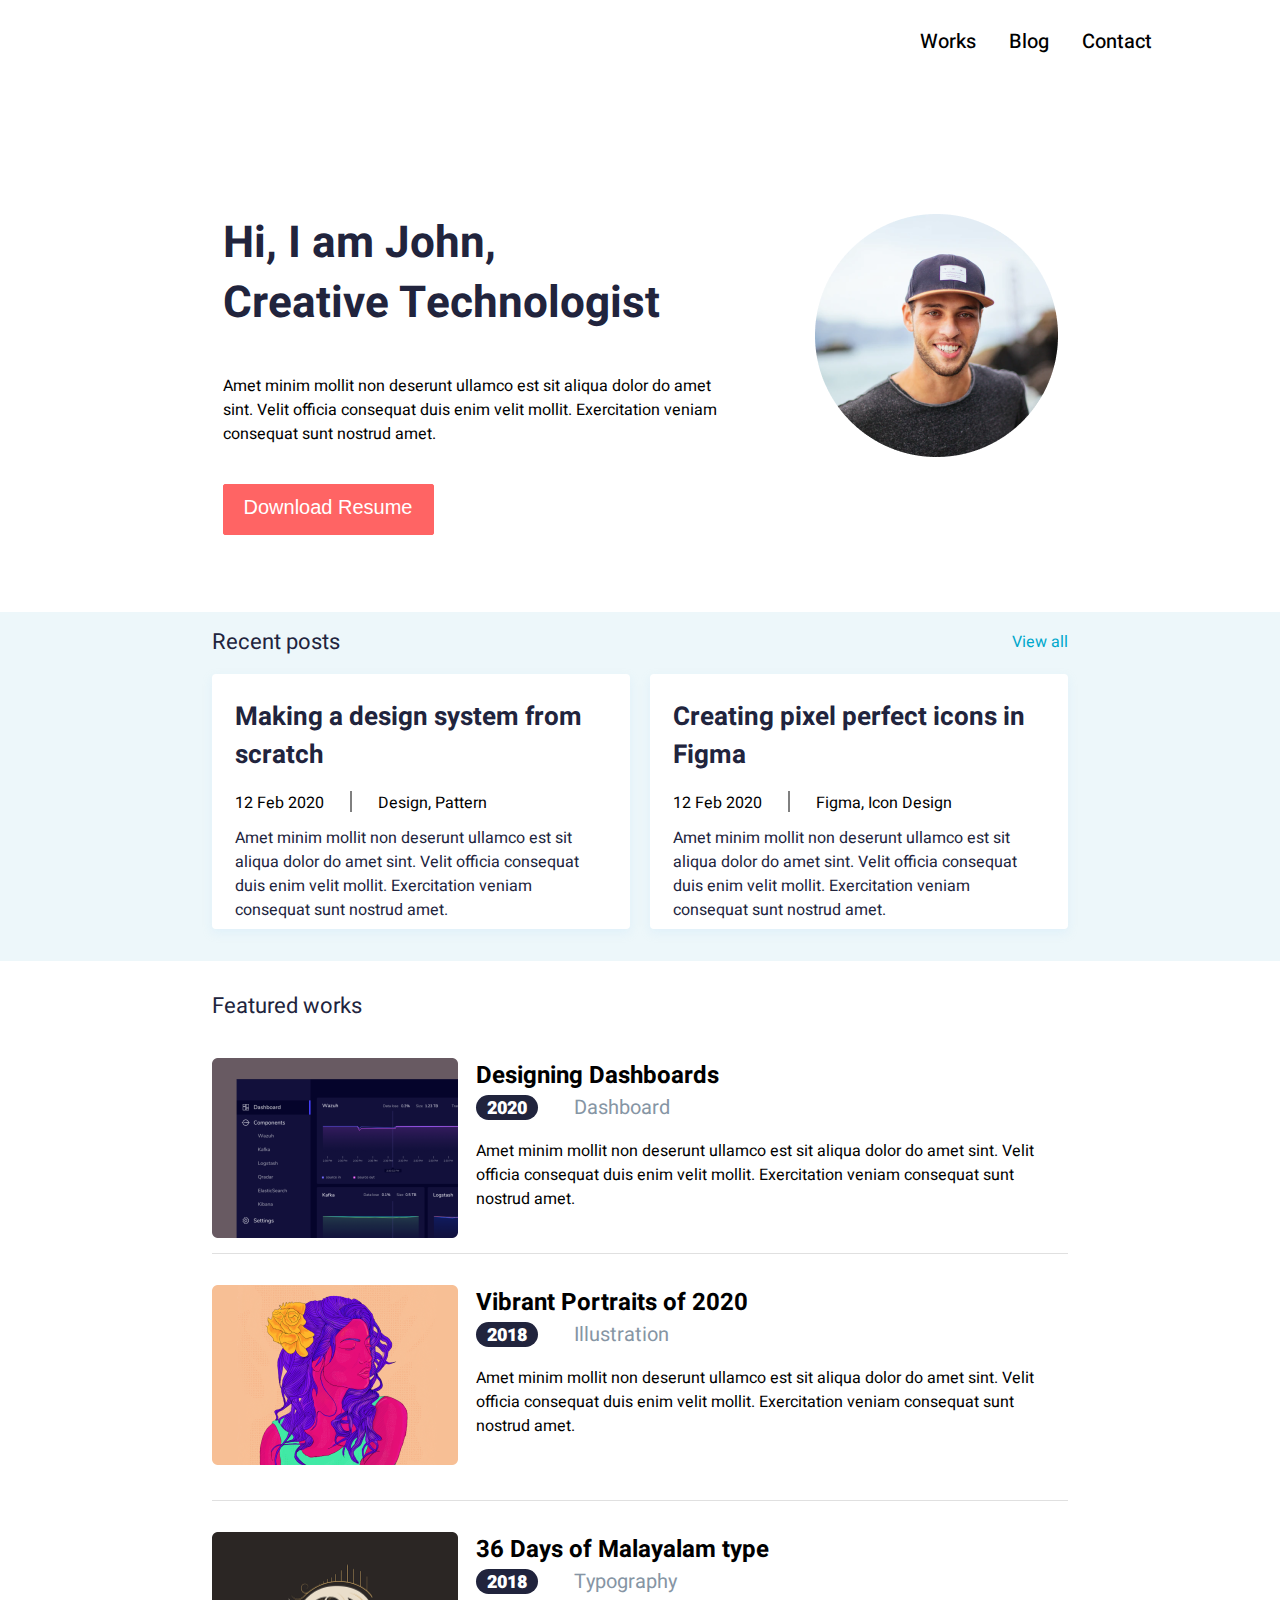
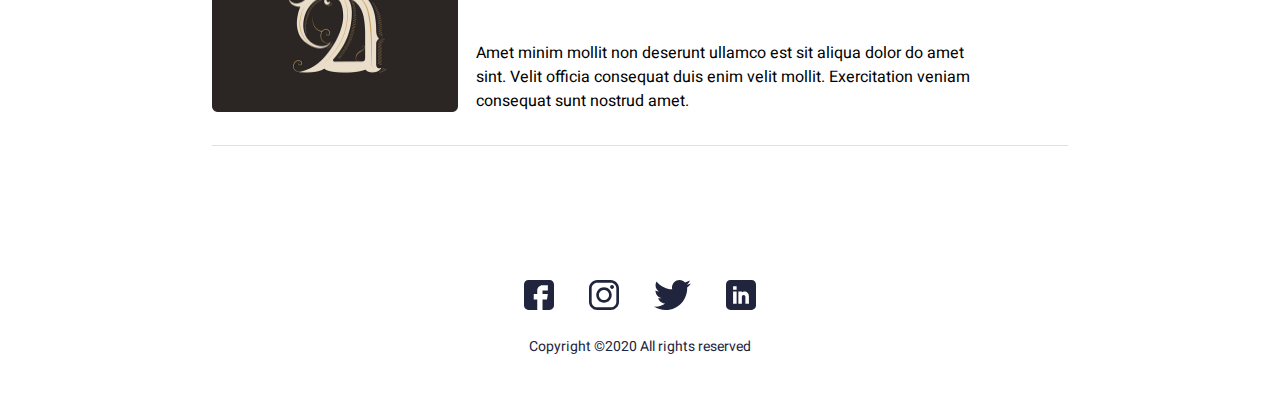
==== index.html @ 5604d9a3 "feat: add footer" ====
<!DOCTYPE html>
<html lang="en">
    <head>
        <meta charset="UTF-8" />
        <meta name="viewport" content="width=device-width, initial-scale=1.0" />
        <link rel="stylesheet" href="./style/style.css" />
        <title>Portfolio UI</title>
    </head>
    <body>
        <div class="wrapper">
            <header class="header">
                <nav class="header__nav">
                    <ul>
                        <li><a class="header__nav--link" href="#">Works</a></li>
                        <li><a class="header__nav--link" href="#">Blog</a></li>
                        <li>
                            <a class="header__nav--link" href="#">Contact</a>
                        </li>
                    </ul>
                </nav>
            </header>
        </div>
        <main class="main">
            <div class="wrapper">
                <section class="main__intro">
                    <div class="main__intro--desc">
                        <h1 class="main__intro--name">
                            Hi, I am John,<br />
                            Creative Technologist
                        </h1>
                        <p class="main__intro--about">
                            Amet minim mollit non deserunt ullamco est sit
                            aliqua dolor do amet sint. Velit officia consequat
                            duis enim velit mollit. Exercitation veniam
                            consequat sunt nostrud amet.
                        </p>
                        <button class="main__intro--btn">
                            Download Resume
                        </button>
                    </div>
                    <div class="main__intro--photo">
                        <img src="./images/avatar_img.png" alt="avatar photo" />
                    </div>
                </section>
            </div>
            <section class="recent">
                <div class="recent__container wrapper">
                    <div class="recent__texts">
                        <h3 class="recent__texts--posts">Recent posts</h3>
                        <a class="recent__texts--more" href="#">View all</a>
                    </div>
                    <div class="recent__cards--container">
                        <div class="recent__cards">
                            <div class="recent__cards--header">
                                Making a design system from scratch
                            </div>
                            <div class="recent__cards--date">
                                <p>12 Feb 2020</p>
                                <svg
                                    xmlns="http://www.w3.org/2000/svg"
                                    width="2"
                                    height="21"
                                    viewBox="0 0 2 21"
                                    fill="none"
                                >
                                    <path d="M1 0V21" stroke="black" />
                                </svg>
                                <p>Design, Pattern</p>
                            </div>
                            <div class="recent__cards--text">
                                Amet minim mollit non deserunt ullamco est sit
                                aliqua dolor do amet sint. Velit officia
                                consequat duis enim velit mollit. Exercitation
                                veniam consequat sunt nostrud amet.
                            </div>
                        </div>
                        <div class="recent__cards">
                            <div class="recent__cards--header">
                                Creating pixel perfect icons in Figma
                            </div>
                            <div class="recent__cards--date">
                                <p>12 Feb 2020</p>
                                <svg
                                    xmlns="http://www.w3.org/2000/svg"
                                    width="2"
                                    height="21"
                                    viewBox="0 0 2 21"
                                    fill="none"
                                >
                                    <path d="M1 0V21" stroke="black" />
                                </svg>
                                <p>Figma, Icon Design</p>
                            </div>
                            <div class="recent__cards--text">
                                Amet minim mollit non deserunt ullamco est sit
                                aliqua dolor do amet sint. Velit officia
                                consequat duis enim velit mollit. Exercitation
                                veniam consequat sunt nostrud amet.
                            </div>
                        </div>
                    </div>
                </div>
            </section>
            <section class="featured wrapper">
                <div class="featured__container">
                    <h3 class="featured__title">Featured works</h3>
                    <div class="featured__works">
                        <div class="featured__work">
                            <!--featured work 1-->
                            <div class="featured__work--img">
                                <img
                                    src="./images/design_dash_img.png"
                                    alt="designing dashboards image"
                                />
                            </div>
                            <div class="featured__work--desc">
                                <h2>Designing Dashboards</h2>
                                <div class="featured__work--date">
                                    <p class="featured__work--date--year">
                                        2020
                                    </p>
                                    <p class="featured__work--date--dash">
                                        Dashboard
                                    </p>
                                </div>
                                <p class="featured__work--desc--text">
                                    Amet minim mollit non deserunt ullamco est
                                    sit aliqua dolor do amet sint. Velit officia
                                    consequat duis enim velit mollit.
                                    Exercitation veniam consequat sunt nostrud
                                    amet.
                                </p>
                            </div>
                        </div>
                        <div class="featured__work">
                            <!--featured work 2-->
                            <div class="featured__work--img">
                                <img
                                    src="./images/vibrant_port_img.png"
                                    alt="vibrant port image"
                                />
                            </div>
                            <div class="featured__work--desc">
                                <h2>Vibrant Portraits of 2020</h2>
                                <div class="featured__work--date">
                                    <p class="featured__work--date--year">
                                        2018
                                    </p>
                                    <p class="featured__work--date--dash">
                                        Illustration
                                    </p>
                                </div>
                                <p class="featured__work--desc--text">
                                    Amet minim mollit non deserunt ullamco est
                                    sit aliqua dolor do amet sint. Velit officia
                                    consequat duis enim velit mollit.
                                    Exercitation veniam consequat sunt nostrud
                                    amet.
                                </p>
                            </div>
                        </div>
                        <div class="featured__work">
                            <!--featured work 3-->
                            <div class="featured__work--img">
                                <img
                                    src="./images/36_days_img.png"
                                    alt="36 days of malayalam type image"
                                />
                            </div>
                            <div class="featured__work--desc">
                                <h2>36 Days of Malayalam type</h2>
                                <div class="featured__work--date">
                                    <p class="featured__work--date--year">
                                        2018
                                    </p>
                                    <p class="featured__work--date--dash">
                                        Typography
                                    </p>
                                </div>
                                <p
                                    class="featured__work--desc--text"
                                    id="featured_text"
                                >
                                    Amet minim mollit non deserunt ullamco est
                                    sit aliqua dolor do amet <br />
                                    sint. Velit officia consequat duis enim
                                    velit mollit. Exercitation veniam <br />
                                    consequat sunt nostrud amet.
                                </p>
                            </div>
                        </div>
                    </div>
                </div>
            </section>
        </main>
        <footer class="footer wrapper">
            <div class="socials">
                <svg
                    xmlns="http://www.w3.org/2000/svg"
                    width="30"
                    height="30"
                    viewBox="0 0 30 30"
                    fill="none"
                >
                    <path
                        d="M25.6055 0H4.39453C1.97159 0 0 1.97159 0 4.39453V25.6055C0 28.0284 1.97159 30 4.39453 30H13.2422V19.3945H9.72656V14.1211H13.2422V10.5469C13.2422 7.63893 15.6077 5.27344 18.5156 5.27344H23.8477V10.5469H18.5156V14.1211H23.8477L22.9688 19.3945H18.5156V30H25.6055C28.0284 30 30 28.0284 30 25.6055V4.39453C30 1.97159 28.0284 0 25.6055 0Z"
                        fill="#21243D"
                    />
                </svg>
                <svg
                    xmlns="http://www.w3.org/2000/svg"
                    width="30"
                    height="30"
                    viewBox="0 0 30 30"
                    fill="none"
                >
                    <path
                        d="M21.7209 0H8.27874C3.71384 0 0 3.71402 0 8.27892V21.7211C0 26.2862 3.71384 30 8.27874 30H21.7209C26.2862 30 30 26.286 30 21.7211V8.27892C30.0002 3.71402 26.2862 0 21.7209 0ZM27.3384 21.7211C27.3384 24.8185 24.8185 27.3383 21.7211 27.3383H8.27874C5.18153 27.3384 2.66175 24.8185 2.66175 21.7211V8.27892C2.66175 5.18171 5.18153 2.66175 8.27874 2.66175H21.7209C24.8183 2.66175 27.3383 5.18171 27.3383 8.27892V21.7211H27.3384Z"
                        fill="#21243D"
                    />
                    <path
                        d="M15 7.27014C10.7375 7.27014 7.26978 10.7379 7.26978 15.0004C7.26978 19.2627 10.7375 22.7303 15 22.7303C19.2625 22.7303 22.7303 19.2627 22.7303 15.0004C22.7303 10.7379 19.2625 7.27014 15 7.27014ZM15 20.0683C12.2054 20.0683 9.93152 17.7949 9.93152 15.0002C9.93152 12.2054 12.2052 9.93171 15 9.93171C17.7948 9.93171 20.0685 12.2054 20.0685 15.0002C20.0685 17.7949 17.7947 20.0683 15 20.0683Z"
                        fill="#21243D"
                    />
                    <path
                        d="M23.0545 5.01318C22.5417 5.01318 22.0379 5.2208 21.6757 5.58457C21.3118 5.94657 21.1025 6.45053 21.1025 6.96513C21.1025 7.47814 21.3119 7.98192 21.6757 8.34569C22.0377 8.70769 22.5417 8.91708 23.0545 8.91708C23.5691 8.91708 24.0713 8.70769 24.435 8.34569C24.7988 7.98192 25.0064 7.47796 25.0064 6.96513C25.0064 6.45053 24.7988 5.94657 24.435 5.58457C24.073 5.2208 23.5691 5.01318 23.0545 5.01318Z"
                        fill="#21243D"
                    />
                </svg>
                <svg
                    xmlns="http://www.w3.org/2000/svg"
                    width="37"
                    height="30"
                    viewBox="0 0 37 30"
                    fill="none"
                >
                    <path
                        d="M36.9231 3.55154C35.55 4.15385 34.0869 4.55308 32.5615 4.74692C34.1308 3.81 35.3285 2.33769 35.8915 0.563077C34.4285 1.43538 32.8131 2.05154 31.0915 2.39538C29.7023 0.916154 27.7223 0 25.5623 0C21.3715 0 17.9977 3.40154 17.9977 7.57154C17.9977 8.17154 18.0485 8.74846 18.1731 9.29769C11.88 8.99077 6.31154 5.97462 2.57077 1.38C1.91769 2.51308 1.53462 3.81 1.53462 5.20615C1.53462 7.82769 2.88462 10.1515 4.89692 11.4969C3.68077 11.4738 2.48769 11.1208 1.47692 10.5646C1.47692 10.5877 1.47692 10.6177 1.47692 10.6477C1.47692 14.3262 4.10077 17.3815 7.54154 18.0854C6.92538 18.2538 6.25385 18.3346 5.55692 18.3346C5.07231 18.3346 4.58308 18.3069 4.12385 18.2054C5.10462 21.2031 7.88769 23.4069 11.1969 23.4785C8.62154 25.4931 5.35154 26.7069 1.81154 26.7069C1.19077 26.7069 0.595385 26.6792 0 26.6031C3.35308 28.7654 7.32692 30 11.6123 30C25.5415 30 33.1569 18.4615 33.1569 8.46C33.1569 8.12538 33.1454 7.80231 33.1292 7.48154C34.6315 6.41538 35.8938 5.08385 36.9231 3.55154Z"
                        fill="#21243D"
                    />
                </svg>
                <svg
                    xmlns="http://www.w3.org/2000/svg"
                    width="30"
                    height="30"
                    viewBox="0 0 30 30"
                    fill="none"
                >
                    <path
                        d="M25.6055 0H4.39453C1.97159 0 0 1.97159 0 4.39453V25.6055C0 28.0284 1.97159 30 4.39453 30H25.6055C28.0284 30 30 28.0284 30 25.6055V4.39453C30 1.97159 28.0284 0 25.6055 0ZM10.6055 23.7891H7.08984V11.4844H10.6055V23.7891ZM10.6055 9.72656H7.08984V6.21094H10.6055V9.72656ZM22.9102 23.7891H19.3945V16.7578C19.3945 15.7887 18.6058 15 17.6367 15C16.6676 15 15.8789 15.7887 15.8789 16.7578V23.7891H12.3633V11.4844H15.8789V12.147C16.7999 11.8607 17.3982 11.4844 18.5156 11.4844C20.8999 11.4869 22.9102 13.6258 22.9102 16.1536V23.7891Z"
                        fill="#21243D"
                    />
                </svg>
            </div>
            <div class="copyright">
                <p>Copyright &copy2020 All rights reserved</p>
            </div>
        </footer>
    </body>
</html>
---- style/style.css ----
@import url(https://fonts.googleapis.com/css?family=Heebo:regular,500,700,900);

*,
*::before,
*::after {
    padding: 0;
    margin: 0;
    border: 0;
    box-sizing: border-box;
}

:root {
    --black-color: #000000;
    --dark-color: #21243d;
    --primary-color: #ff6464;
    --light-blue: #edf7fa;
    --link-color: #00a8cc;
    --white-color: #fff;
    --gray-color: #8695a4;
    --line-break-color: #e0e0e0;
}

a {
    text-decoration: none;
    cursor: pointer;
    color: var(--black-color);
}
ul,
ol,
li {
    list-style: none;
}

[class*="__container"] {
    padding: 0 88px;
}

html,
body {
    height: 100%;
}

body {
    font-family: "Heebo", sans-serif;
    width: 100%;
    height: 2000px;
}

.wrapper {
    max-width: 1032px;
    margin: 0 auto;
}

.header__nav {
    padding: 27px 0;
    margin-left: 796px;
}

.header__nav,
ul,
li,
a {
    display: flex;
    gap: 33px;
}

.header__nav--link {
    font-size: 20px;
    font-weight: 500;
}

.header__nav--link:hover {
    color: var(--primary-color);
    transition: 0.3s ease;
}

/* end of header */

/* main intro start */
.main__intro {
    max-width: 835px;
    margin: 0 auto;
    padding-top: 131px;
    padding-bottom: 70px;
    display: flex;
    justify-content: space-between;
}

.main__intro--desc {
    width: 506px;
}

.main__intro--name {
    font-size: 44px;
    font-weight: 700px;
    line-height: 60px;
    color: var(--dark-color);
}

.main__intro--about {
    margin-top: 40px;
    font-size: 16px;
    font-weight: 400;
}

.main__intro--btn {
    margin-top: 38px;
    background-color: var(--primary-color);
    border: 1px solid var(--primary-color);
    cursor: pointer;
    color: white;
    padding: 11px 21px 15px 20px;
    border-radius: 2px;
    font-size: 20px;
    font-weight: 500;
    text-align: center;
}

.main__intro--btn:hover {
    background-color: #fff;
    color: var(--primary-color);
    border: 1px solid var(--black-color);
    transition: 0.3s ease-in;
}

/* section recent start */

.recent {
    background-color: var(--light-blue);
}

/* .recent__container {
    padding: 0 88px;
} */

.recent__texts {
    margin-top: 7px;
    display: flex;
    justify-content: space-between;
    align-items: center;
}

.recent__texts--posts {
    font-size: 22px;
    font-weight: 400;
    color: var(--dark-color);
    line-height: 60px;
}

.recent__texts--more {
    font-size: 16px;
    font-weight: 400;
    color: var(--link-color);
    line-height: normal;
}

.recent__cards--container {
    display: flex;
    justify-content: space-between;
}

.recent__cards {
    max-width: 418px;
    margin-top: 2px;
    background-color: #fff;
    padding: 24px 21px 7px 23px;
    border-radius: 4px;
    box-shadow: 0px 4px 10px 0px rgba(187, 225, 250, 0.25);
    margin-bottom: 32px;
}

.recent__cards--header {
    font-size: 26px;
    color: var(--dark-color);
    font-weight: 700;
    line-height: normal;
}

.recent__cards--date {
    margin-top: 17px;
    display: flex;
    gap: 26px;
}

.recent__cards--text {
    margin-top: 11px;
    max-width: 368px;
    color: var(--dark-color);
    font-size: 16px;
    font-style: normal;
    font-weight: 400;
    line-height: normal;
}

/* Featured section start */

.featured {
    margin-bottom: 83px;
}

.featured__container {
    margin-top: 15px;
}
.featured__title {
    color: var(--dark-color);
    font-size: 22px;
    font-style: normal;
    font-weight: 400;
    line-height: 60px;
}

.featured__works {
    margin-top: 22px;
}

.featured__work {
    display: flex;
    gap: 18px;
    border-bottom: 1px solid var(--line-break-color);
    padding-bottom: 15px;
}

.featured__work:nth-of-type(2) {
    margin-top: 31px;
    padding-bottom: 35px;
}

.featured__work:nth-of-type(3) {
    margin-top: 31px;
    padding-bottom: 32px;
}

.featured__work--img {
    width: 246px;
    height: 180px;
}

img {
    width: inherit;
    height: inherit;
}

.featured__work--date {
    display: flex;
    align-items: center;
    gap: 36px;
}

.featured__work--date--year {
    width: 62px;
    height: 25px;
    font-size: 18px;
    font-weight: 900;
    text-align: center;
    color: #fff;
    background-color: var(--dark-color);
    border-radius: 16px;
}

.featured__work--date--dash {
    font-size: 20px;
    font-weight: 400;
    color: var(--gray-color);
}

.featured__work--desc--text {
    margin-top: 17px;
}

#featured_text {
    margin-top: 45px;
}

/* End of main */

/* Footer */

.footer {
    padding-top: 51px;
}

.socials {
    display: flex;
    align-items: center;
    justify-content: center;
    gap: 35px;
}

.copyright {
    font-size: 14px;
    font-style: normal;
    font-weight: 400;
    color: var(--dark-color);

    margin-top: 26px;
    text-align: center;
}
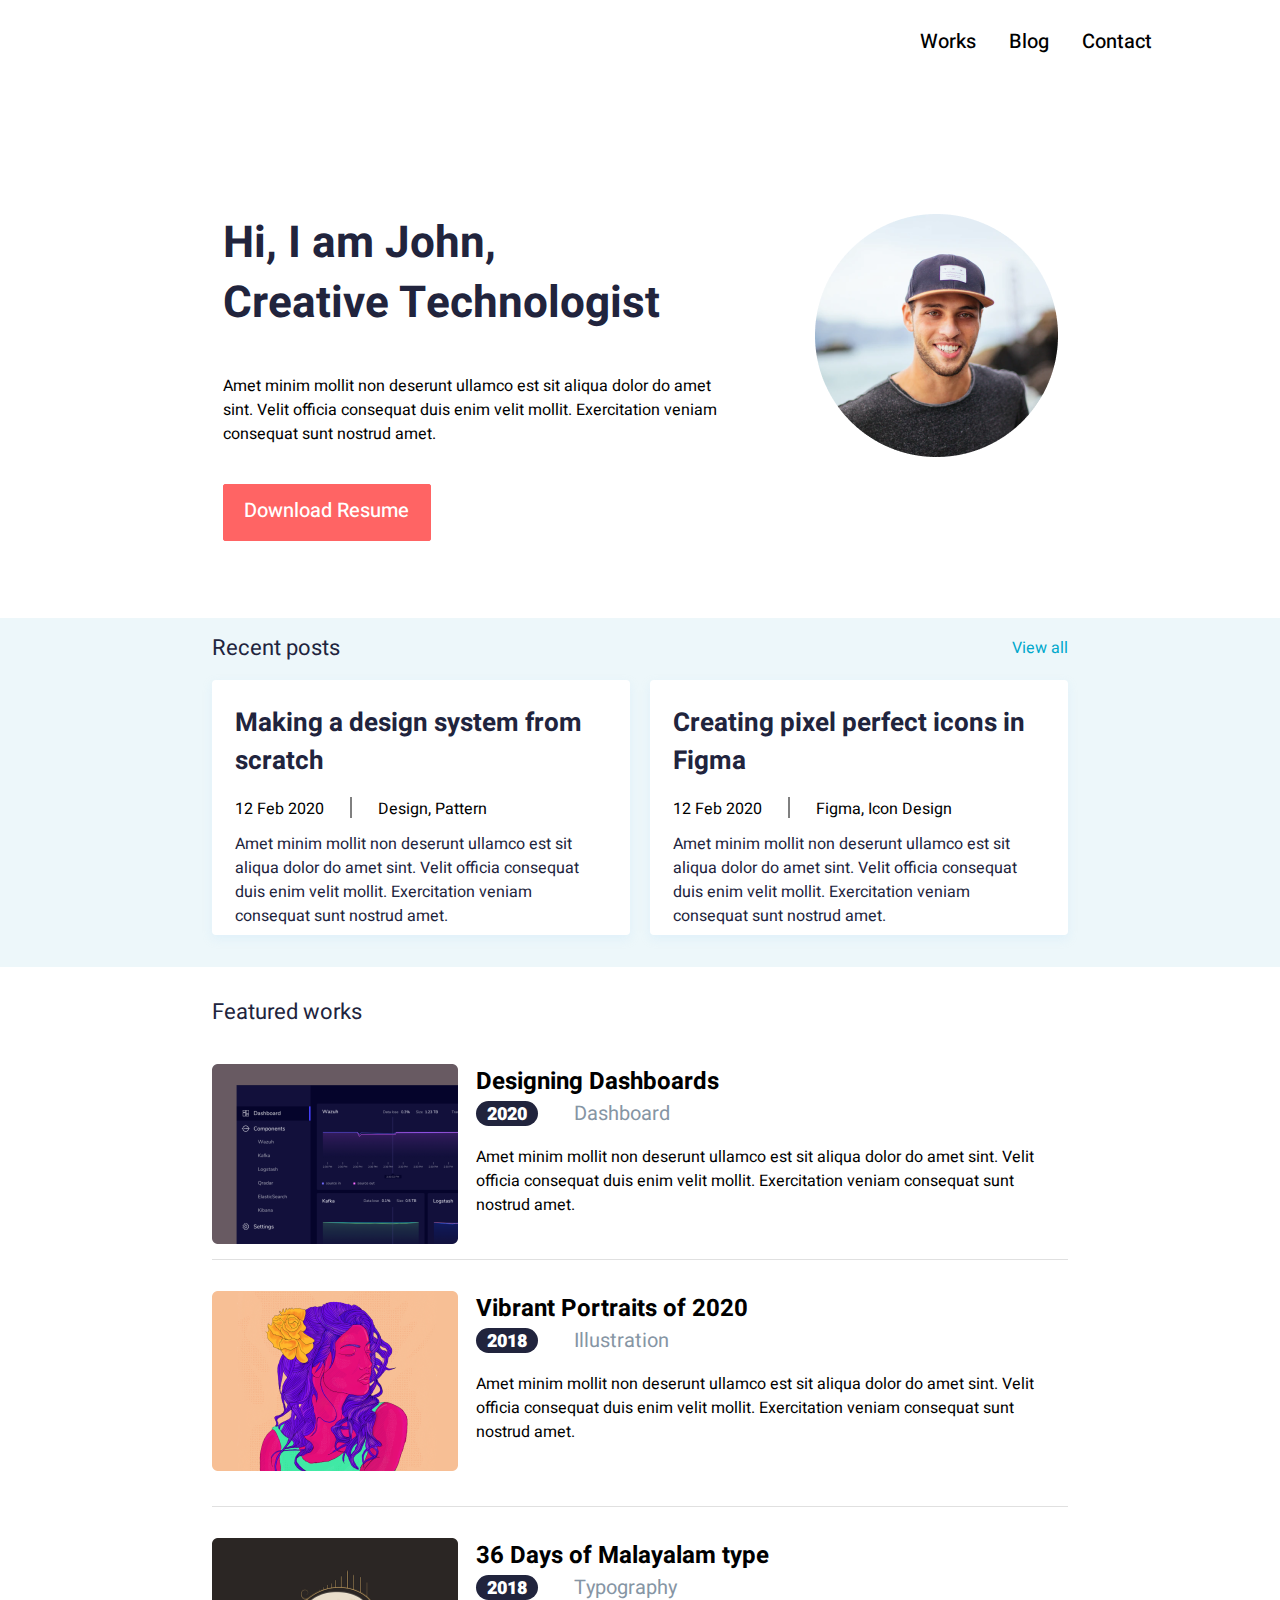
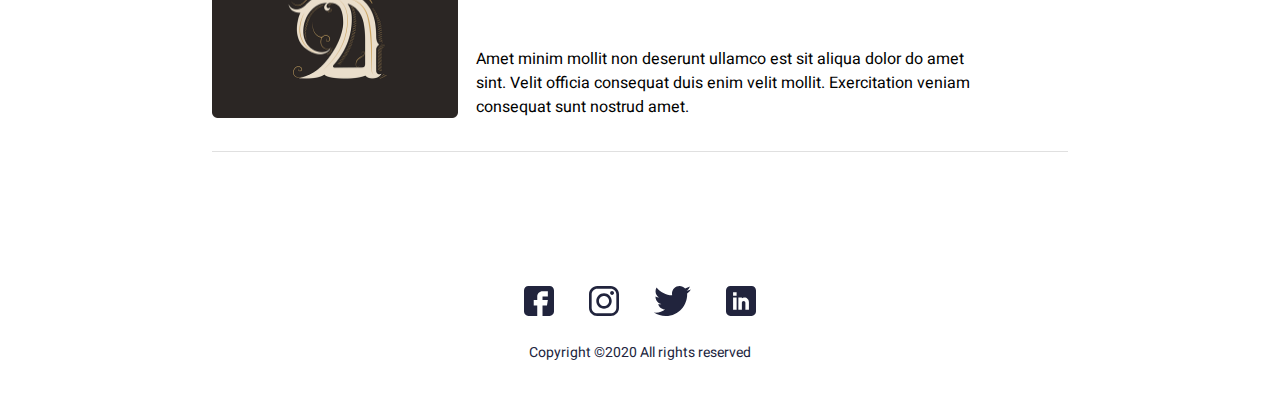
==== commit 078ab49d: "feat: add blog file and some fixes" ====
--- a/index.html
+++ b/index.html
@@ -12,9 +12,9 @@
                 <nav class="header__nav">
                     <ul>
                         <li><a class="header__nav--link" href="#">Works</a></li>
-                        <li><a class="header__nav--link" href="#">Blog</a></li>
+                        <li><a class="header__nav--link" href="./blog.html">Blog</a></li>
                         <li>
-                            <a class="header__nav--link" href="#">Contact</a>
+                            <a class="header__nav--link" href="#footer">Contact</a>
                         </li>
                     </ul>
                 </nav>
@@ -34,9 +34,9 @@
                             duis enim velit mollit. Exercitation veniam
                             consequat sunt nostrud amet.
                         </p>
-                        <button class="main__intro--btn">
+                        <a href="./images/avatar_img.png" class="main__intro--btn" download>
                             Download Resume
-                        </button>
+                        </a>
                     </div>
                     <div class="main__intro--photo">
                         <img src="./images/avatar_img.png" alt="avatar photo" />
@@ -193,9 +193,9 @@
                 </div>
             </section>
         </main>
-        <footer class="footer wrapper">
+        <footer id="footer" class="footer wrapper">
             <div class="socials">
-                <svg
+                <a href="https://www.facebook.com" target="_blank"><svg
                     xmlns="http://www.w3.org/2000/svg"
                     width="30"
                     height="30"
@@ -206,8 +206,9 @@
                         d="M25.6055 0H4.39453C1.97159 0 0 1.97159 0 4.39453V25.6055C0 28.0284 1.97159 30 4.39453 30H13.2422V19.3945H9.72656V14.1211H13.2422V10.5469C13.2422 7.63893 15.6077 5.27344 18.5156 5.27344H23.8477V10.5469H18.5156V14.1211H23.8477L22.9688 19.3945H18.5156V30H25.6055C28.0284 30 30 28.0284 30 25.6055V4.39453C30 1.97159 28.0284 0 25.6055 0Z"
                         fill="#21243D"
                     />
-                </svg>
-                <svg
+                </svg></a>
+                
+                <a href="https://www.instagram.com" target="_blank"><svg
                     xmlns="http://www.w3.org/2000/svg"
                     width="30"
                     height="30"
@@ -226,8 +227,8 @@
                         d="M23.0545 5.01318C22.5417 5.01318 22.0379 5.2208 21.6757 5.58457C21.3118 5.94657 21.1025 6.45053 21.1025 6.96513C21.1025 7.47814 21.3119 7.98192 21.6757 8.34569C22.0377 8.70769 22.5417 8.91708 23.0545 8.91708C23.5691 8.91708 24.0713 8.70769 24.435 8.34569C24.7988 7.98192 25.0064 7.47796 25.0064 6.96513C25.0064 6.45053 24.7988 5.94657 24.435 5.58457C24.073 5.2208 23.5691 5.01318 23.0545 5.01318Z"
                         fill="#21243D"
                     />
-                </svg>
-                <svg
+                </svg></a>
+                <a href="https://www.twitter.com" target="_blank"><svg
                     xmlns="http://www.w3.org/2000/svg"
                     width="37"
                     height="30"
@@ -238,8 +239,8 @@
                         d="M36.9231 3.55154C35.55 4.15385 34.0869 4.55308 32.5615 4.74692C34.1308 3.81 35.3285 2.33769 35.8915 0.563077C34.4285 1.43538 32.8131 2.05154 31.0915 2.39538C29.7023 0.916154 27.7223 0 25.5623 0C21.3715 0 17.9977 3.40154 17.9977 7.57154C17.9977 8.17154 18.0485 8.74846 18.1731 9.29769C11.88 8.99077 6.31154 5.97462 2.57077 1.38C1.91769 2.51308 1.53462 3.81 1.53462 5.20615C1.53462 7.82769 2.88462 10.1515 4.89692 11.4969C3.68077 11.4738 2.48769 11.1208 1.47692 10.5646C1.47692 10.5877 1.47692 10.6177 1.47692 10.6477C1.47692 14.3262 4.10077 17.3815 7.54154 18.0854C6.92538 18.2538 6.25385 18.3346 5.55692 18.3346C5.07231 18.3346 4.58308 18.3069 4.12385 18.2054C5.10462 21.2031 7.88769 23.4069 11.1969 23.4785C8.62154 25.4931 5.35154 26.7069 1.81154 26.7069C1.19077 26.7069 0.595385 26.6792 0 26.6031C3.35308 28.7654 7.32692 30 11.6123 30C25.5415 30 33.1569 18.4615 33.1569 8.46C33.1569 8.12538 33.1454 7.80231 33.1292 7.48154C34.6315 6.41538 35.8938 5.08385 36.9231 3.55154Z"
                         fill="#21243D"
                     />
-                </svg>
-                <svg
+                </svg></a>
+                <a href="https://www.linkedin.com" target="_blank"><svg
                     xmlns="http://www.w3.org/2000/svg"
                     width="30"
                     height="30"
@@ -250,7 +251,8 @@
                         d="M25.6055 0H4.39453C1.97159 0 0 1.97159 0 4.39453V25.6055C0 28.0284 1.97159 30 4.39453 30H25.6055C28.0284 30 30 28.0284 30 25.6055V4.39453C30 1.97159 28.0284 0 25.6055 0ZM10.6055 23.7891H7.08984V11.4844H10.6055V23.7891ZM10.6055 9.72656H7.08984V6.21094H10.6055V9.72656ZM22.9102 23.7891H19.3945V16.7578C19.3945 15.7887 18.6058 15 17.6367 15C16.6676 15 15.8789 15.7887 15.8789 16.7578V23.7891H12.3633V11.4844H15.8789V12.147C16.7999 11.8607 17.3982 11.4844 18.5156 11.4844C20.8999 11.4869 22.9102 13.6258 22.9102 16.1536V23.7891Z"
                         fill="#21243D"
                     />
-                </svg>
+                </svg></a>
+                
             </div>
             <div class="copyright">
                 <p>Copyright &copy2020 All rights reserved</p>
--- a/style/style.css
+++ b/style/style.css
@@ -38,12 +38,14 @@
 html,
 body {
     height: 100%;
+    scroll-behavior:smooth;
 }
 
 body {
     font-family: "Heebo", sans-serif;
     width: 100%;
-    height: 2000px;
+    /* height: 2000px; */
+    
 }
 
 .wrapper {
@@ -72,6 +74,14 @@
 .header__nav--link:hover {
     color: var(--primary-color);
     transition: 0.3s ease;
+    transform: translateY(-2px)
+    
+}
+
+.header__nav--link:active{
+    color: var(--white-color);
+    transition: 0.1s ease;
+   
 }
 
 /* end of header */
@@ -104,6 +114,7 @@
 }
 
 .main__intro--btn {
+    display: inline-block;
     margin-top: 38px;
     background-color: var(--primary-color);
     border: 1px solid var(--primary-color);
@@ -277,6 +288,7 @@
 
 .footer {
     padding-top: 51px;
+    padding-bottom: 54px;
 }
 
 .socials {
@@ -291,7 +303,58 @@
     font-style: normal;
     font-weight: 400;
     color: var(--dark-color);
-
     margin-top: 26px;
     text-align: center;
 }
+
+/* Blog page styles */
+
+.blog__title {
+    margin-top: 63px;
+    margin-bottom: 55px;
+}
+
+.blog__posts {
+    margin-bottom: 32px;
+    padding-bottom: 29px;
+    border-bottom: 1px solid var(--line-break-color);
+}
+
+.blog__posts--title {
+    font-size: 30px;
+    font-style: normal;
+    font-weight: 500;
+    line-height: normal;
+}
+
+.blog__posts--desc {
+    margin-top: 16px;
+    display: flex;
+    gap: 20px;
+}
+
+.blog__posts--date,
+.blog__posts--items {
+    font-size: 20px;
+    font-style: normal;
+    font-weight: 400;
+    line-height: normal;
+    color: var(--dark-color);
+}
+
+.blog__posts--items {
+    color: var(--gray-color);
+}
+
+.blog__posts--text {
+    margin-top: 15px;
+    width: 682px;
+    font-size: 16px;
+    font-weight: 400;
+    line-height: normal;
+    color: var(--dark-color);
+}
+
+#blog-post-last {
+    margin-bottom: 53px;
+}
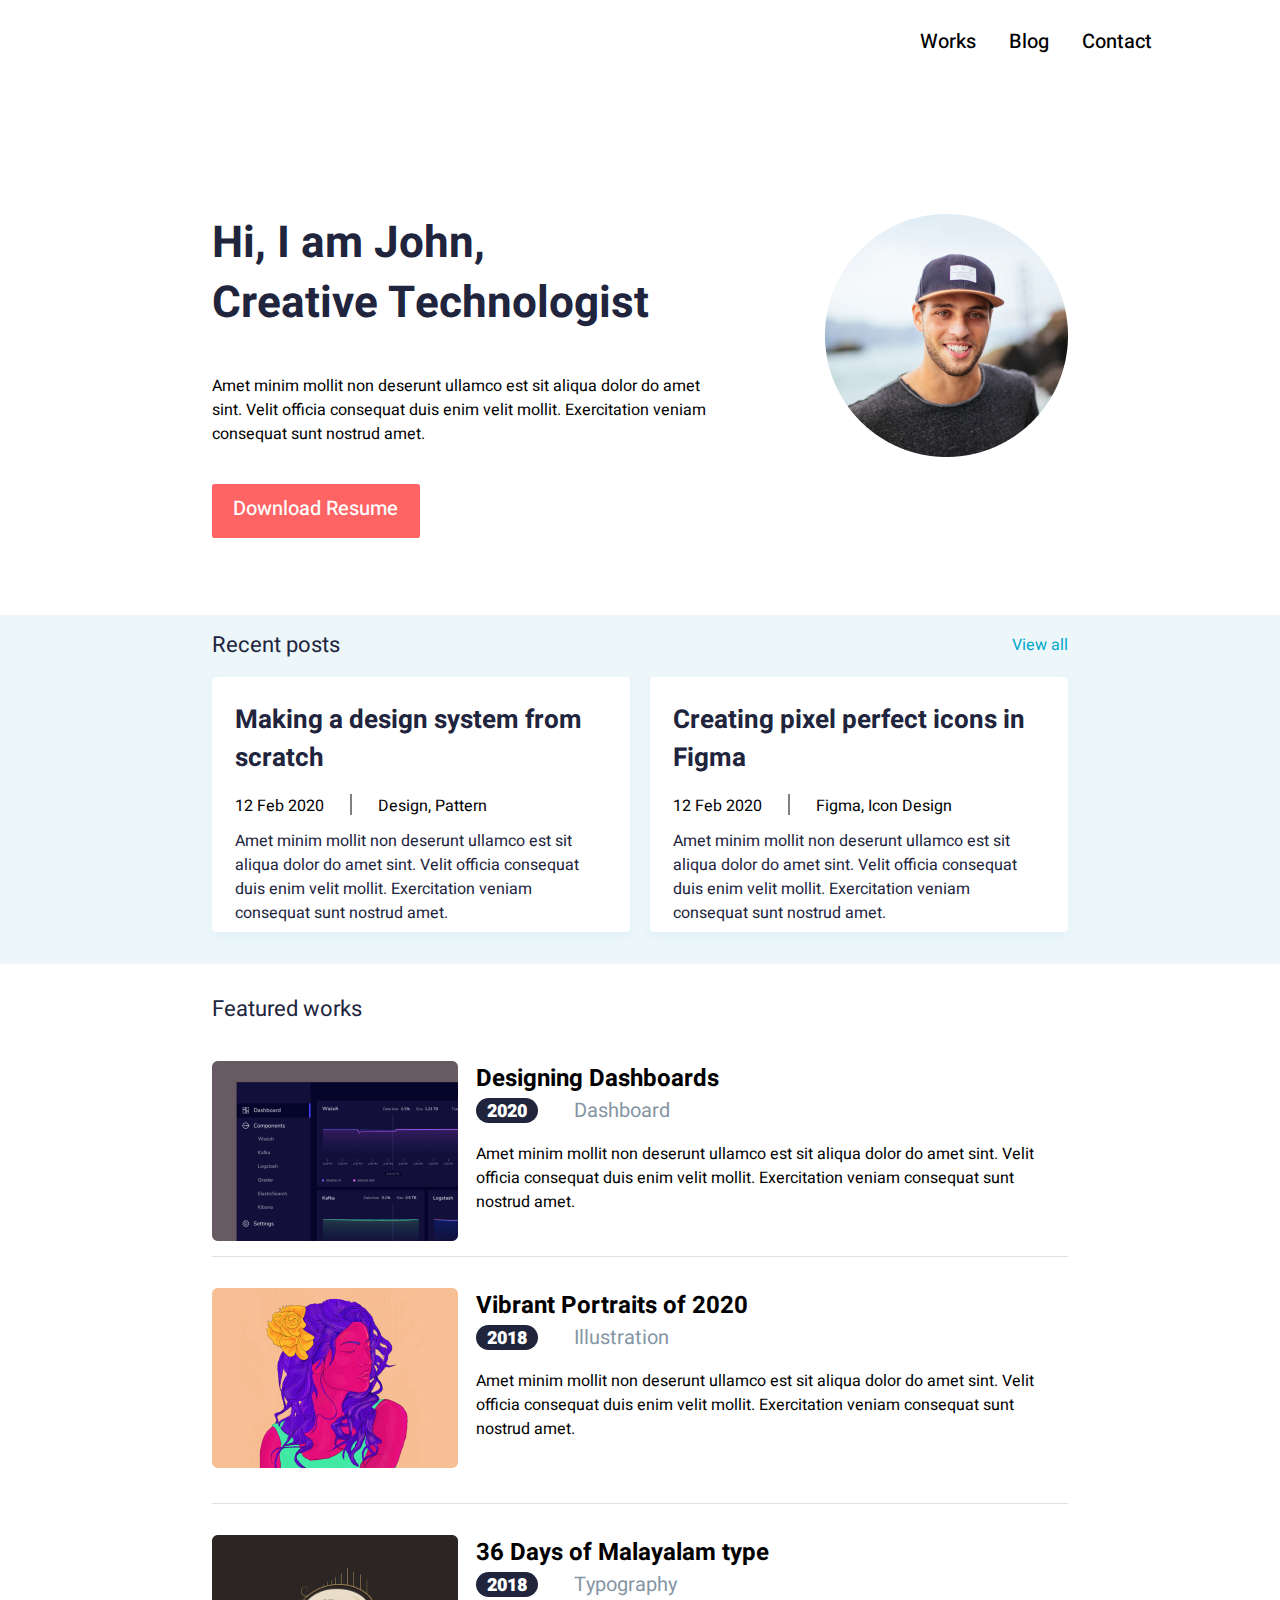
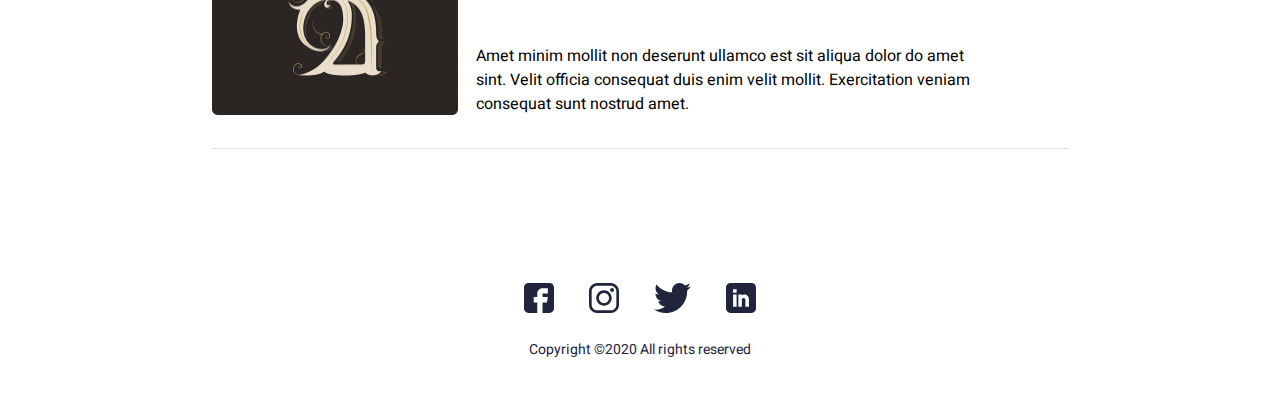
==== commit 399e3e44: "feat: responsive design" ====
--- a/index.html
+++ b/index.html
@@ -4,6 +4,7 @@
         <meta charset="UTF-8" />
         <meta name="viewport" content="width=device-width, initial-scale=1.0" />
         <link rel="stylesheet" href="./style/style.css" />
+        <link rel="stylesheet" href="./style/media.css" />
         <title>Portfolio UI</title>
     </head>
     <body>
@@ -12,17 +13,30 @@
                 <nav class="header__nav">
                     <ul>
                         <li><a class="header__nav--link" href="#">Works</a></li>
-                        <li><a class="header__nav--link" href="./blog.html">Blog</a></li>
                         <li>
-                            <a class="header__nav--link" href="#footer">Contact</a>
+                            <a class="header__nav--link" href="./blog.html"
+                                >Blog</a
+                            >
+                        </li>
+                        <li>
+                            <a class="header__nav--link" href="#footer"
+                                >Contact</a
+                            >
                         </li>
                     </ul>
                 </nav>
+                <div class="hamburger-menu__container">
+                    <div class="hamburger-menu__items">
+                        <span class="hamburger-menu--item"></span>
+                        <span class="hamburger-menu--item"></span>
+                        <span class="hamburger-menu--item"></span>
+                    </div>
+                </div>
             </header>
         </div>
         <main class="main">
             <div class="wrapper">
-                <section class="main__intro">
+                <section class="main__intro __container">
                     <div class="main__intro--desc">
                         <h1 class="main__intro--name">
                             Hi, I am John,<br />
@@ -34,7 +48,11 @@
                             duis enim velit mollit. Exercitation veniam
                             consequat sunt nostrud amet.
                         </p>
-                        <a href="./images/avatar_img.png" class="main__intro--btn" download>
+                        <a
+                            href="./images/avatar_img.png"
+                            class="main__intro--btn"
+                            download
+                        >
                             Download Resume
                         </a>
                     </div>
@@ -51,9 +69,9 @@
                     </div>
                     <div class="recent__cards--container">
                         <div class="recent__cards">
-                            <div class="recent__cards--header">
+                            <h2 class="recent__cards--header">
                                 Making a design system from scratch
-                            </div>
+                            </h2>
                             <div class="recent__cards--date">
                                 <p>12 Feb 2020</p>
                                 <svg
@@ -75,9 +93,9 @@
                             </div>
                         </div>
                         <div class="recent__cards">
-                            <div class="recent__cards--header">
+                            <h2 class="recent__cards--header">
                                 Creating pixel perfect icons in Figma
-                            </div>
+                            </h2>
                             <div class="recent__cards--date">
                                 <p>12 Feb 2020</p>
                                 <svg
@@ -132,7 +150,7 @@
                                 </p>
                             </div>
                         </div>
-                        <div class="featured__work">
+                        <div class="featured__work" id="feat-work-2">
                             <!--featured work 2-->
                             <div class="featured__work--img">
                                 <img
@@ -159,7 +177,7 @@
                                 </p>
                             </div>
                         </div>
-                        <div class="featured__work">
+                        <div class="featured__work" id="feat-work-2">
                             <!--featured work 3-->
                             <div class="featured__work--img">
                                 <img
@@ -195,64 +213,67 @@
         </main>
         <footer id="footer" class="footer wrapper">
             <div class="socials">
-                <a href="https://www.facebook.com" target="_blank"><svg
-                    xmlns="http://www.w3.org/2000/svg"
-                    width="30"
-                    height="30"
-                    viewBox="0 0 30 30"
-                    fill="none"
-                >
-                    <path
-                        d="M25.6055 0H4.39453C1.97159 0 0 1.97159 0 4.39453V25.6055C0 28.0284 1.97159 30 4.39453 30H13.2422V19.3945H9.72656V14.1211H13.2422V10.5469C13.2422 7.63893 15.6077 5.27344 18.5156 5.27344H23.8477V10.5469H18.5156V14.1211H23.8477L22.9688 19.3945H18.5156V30H25.6055C28.0284 30 30 28.0284 30 25.6055V4.39453C30 1.97159 28.0284 0 25.6055 0Z"
-                        fill="#21243D"
-                    />
-                </svg></a>
-                
-                <a href="https://www.instagram.com" target="_blank"><svg
-                    xmlns="http://www.w3.org/2000/svg"
-                    width="30"
-                    height="30"
-                    viewBox="0 0 30 30"
-                    fill="none"
-                >
-                    <path
-                        d="M21.7209 0H8.27874C3.71384 0 0 3.71402 0 8.27892V21.7211C0 26.2862 3.71384 30 8.27874 30H21.7209C26.2862 30 30 26.286 30 21.7211V8.27892C30.0002 3.71402 26.2862 0 21.7209 0ZM27.3384 21.7211C27.3384 24.8185 24.8185 27.3383 21.7211 27.3383H8.27874C5.18153 27.3384 2.66175 24.8185 2.66175 21.7211V8.27892C2.66175 5.18171 5.18153 2.66175 8.27874 2.66175H21.7209C24.8183 2.66175 27.3383 5.18171 27.3383 8.27892V21.7211H27.3384Z"
-                        fill="#21243D"
-                    />
-                    <path
-                        d="M15 7.27014C10.7375 7.27014 7.26978 10.7379 7.26978 15.0004C7.26978 19.2627 10.7375 22.7303 15 22.7303C19.2625 22.7303 22.7303 19.2627 22.7303 15.0004C22.7303 10.7379 19.2625 7.27014 15 7.27014ZM15 20.0683C12.2054 20.0683 9.93152 17.7949 9.93152 15.0002C9.93152 12.2054 12.2052 9.93171 15 9.93171C17.7948 9.93171 20.0685 12.2054 20.0685 15.0002C20.0685 17.7949 17.7947 20.0683 15 20.0683Z"
-                        fill="#21243D"
-                    />
-                    <path
-                        d="M23.0545 5.01318C22.5417 5.01318 22.0379 5.2208 21.6757 5.58457C21.3118 5.94657 21.1025 6.45053 21.1025 6.96513C21.1025 7.47814 21.3119 7.98192 21.6757 8.34569C22.0377 8.70769 22.5417 8.91708 23.0545 8.91708C23.5691 8.91708 24.0713 8.70769 24.435 8.34569C24.7988 7.98192 25.0064 7.47796 25.0064 6.96513C25.0064 6.45053 24.7988 5.94657 24.435 5.58457C24.073 5.2208 23.5691 5.01318 23.0545 5.01318Z"
-                        fill="#21243D"
-                    />
-                </svg></a>
-                <a href="https://www.twitter.com" target="_blank"><svg
-                    xmlns="http://www.w3.org/2000/svg"
-                    width="37"
-                    height="30"
-                    viewBox="0 0 37 30"
-                    fill="none"
-                >
-                    <path
-                        d="M36.9231 3.55154C35.55 4.15385 34.0869 4.55308 32.5615 4.74692C34.1308 3.81 35.3285 2.33769 35.8915 0.563077C34.4285 1.43538 32.8131 2.05154 31.0915 2.39538C29.7023 0.916154 27.7223 0 25.5623 0C21.3715 0 17.9977 3.40154 17.9977 7.57154C17.9977 8.17154 18.0485 8.74846 18.1731 9.29769C11.88 8.99077 6.31154 5.97462 2.57077 1.38C1.91769 2.51308 1.53462 3.81 1.53462 5.20615C1.53462 7.82769 2.88462 10.1515 4.89692 11.4969C3.68077 11.4738 2.48769 11.1208 1.47692 10.5646C1.47692 10.5877 1.47692 10.6177 1.47692 10.6477C1.47692 14.3262 4.10077 17.3815 7.54154 18.0854C6.92538 18.2538 6.25385 18.3346 5.55692 18.3346C5.07231 18.3346 4.58308 18.3069 4.12385 18.2054C5.10462 21.2031 7.88769 23.4069 11.1969 23.4785C8.62154 25.4931 5.35154 26.7069 1.81154 26.7069C1.19077 26.7069 0.595385 26.6792 0 26.6031C3.35308 28.7654 7.32692 30 11.6123 30C25.5415 30 33.1569 18.4615 33.1569 8.46C33.1569 8.12538 33.1454 7.80231 33.1292 7.48154C34.6315 6.41538 35.8938 5.08385 36.9231 3.55154Z"
-                        fill="#21243D"
-                    />
-                </svg></a>
-                <a href="https://www.linkedin.com" target="_blank"><svg
-                    xmlns="http://www.w3.org/2000/svg"
-                    width="30"
-                    height="30"
-                    viewBox="0 0 30 30"
-                    fill="none"
-                >
-                    <path
-                        d="M25.6055 0H4.39453C1.97159 0 0 1.97159 0 4.39453V25.6055C0 28.0284 1.97159 30 4.39453 30H25.6055C28.0284 30 30 28.0284 30 25.6055V4.39453C30 1.97159 28.0284 0 25.6055 0ZM10.6055 23.7891H7.08984V11.4844H10.6055V23.7891ZM10.6055 9.72656H7.08984V6.21094H10.6055V9.72656ZM22.9102 23.7891H19.3945V16.7578C19.3945 15.7887 18.6058 15 17.6367 15C16.6676 15 15.8789 15.7887 15.8789 16.7578V23.7891H12.3633V11.4844H15.8789V12.147C16.7999 11.8607 17.3982 11.4844 18.5156 11.4844C20.8999 11.4869 22.9102 13.6258 22.9102 16.1536V23.7891Z"
-                        fill="#21243D"
-                    />
-                </svg></a>
-                
+                <a href="https://www.facebook.com" target="_blank"
+                    ><svg
+                        xmlns="http://www.w3.org/2000/svg"
+                        width="30"
+                        height="30"
+                        viewBox="0 0 30 30"
+                        fill="none"
+                    >
+                        <path
+                            d="M25.6055 0H4.39453C1.97159 0 0 1.97159 0 4.39453V25.6055C0 28.0284 1.97159 30 4.39453 30H13.2422V19.3945H9.72656V14.1211H13.2422V10.5469C13.2422 7.63893 15.6077 5.27344 18.5156 5.27344H23.8477V10.5469H18.5156V14.1211H23.8477L22.9688 19.3945H18.5156V30H25.6055C28.0284 30 30 28.0284 30 25.6055V4.39453C30 1.97159 28.0284 0 25.6055 0Z"
+                            fill="#21243D"
+                        /></svg
+                ></a>
+
+                <a href="https://www.instagram.com" target="_blank"
+                    ><svg
+                        xmlns="http://www.w3.org/2000/svg"
+                        width="30"
+                        height="30"
+                        viewBox="0 0 30 30"
+                        fill="none"
+                    >
+                        <path
+                            d="M21.7209 0H8.27874C3.71384 0 0 3.71402 0 8.27892V21.7211C0 26.2862 3.71384 30 8.27874 30H21.7209C26.2862 30 30 26.286 30 21.7211V8.27892C30.0002 3.71402 26.2862 0 21.7209 0ZM27.3384 21.7211C27.3384 24.8185 24.8185 27.3383 21.7211 27.3383H8.27874C5.18153 27.3384 2.66175 24.8185 2.66175 21.7211V8.27892C2.66175 5.18171 5.18153 2.66175 8.27874 2.66175H21.7209C24.8183 2.66175 27.3383 5.18171 27.3383 8.27892V21.7211H27.3384Z"
+                            fill="#21243D"
+                        />
+                        <path
+                            d="M15 7.27014C10.7375 7.27014 7.26978 10.7379 7.26978 15.0004C7.26978 19.2627 10.7375 22.7303 15 22.7303C19.2625 22.7303 22.7303 19.2627 22.7303 15.0004C22.7303 10.7379 19.2625 7.27014 15 7.27014ZM15 20.0683C12.2054 20.0683 9.93152 17.7949 9.93152 15.0002C9.93152 12.2054 12.2052 9.93171 15 9.93171C17.7948 9.93171 20.0685 12.2054 20.0685 15.0002C20.0685 17.7949 17.7947 20.0683 15 20.0683Z"
+                            fill="#21243D"
+                        />
+                        <path
+                            d="M23.0545 5.01318C22.5417 5.01318 22.0379 5.2208 21.6757 5.58457C21.3118 5.94657 21.1025 6.45053 21.1025 6.96513C21.1025 7.47814 21.3119 7.98192 21.6757 8.34569C22.0377 8.70769 22.5417 8.91708 23.0545 8.91708C23.5691 8.91708 24.0713 8.70769 24.435 8.34569C24.7988 7.98192 25.0064 7.47796 25.0064 6.96513C25.0064 6.45053 24.7988 5.94657 24.435 5.58457C24.073 5.2208 23.5691 5.01318 23.0545 5.01318Z"
+                            fill="#21243D"
+                        /></svg
+                ></a>
+                <a href="https://www.twitter.com" target="_blank"
+                    ><svg
+                        xmlns="http://www.w3.org/2000/svg"
+                        width="37"
+                        height="30"
+                        viewBox="0 0 37 30"
+                        fill="none"
+                    >
+                        <path
+                            d="M36.9231 3.55154C35.55 4.15385 34.0869 4.55308 32.5615 4.74692C34.1308 3.81 35.3285 2.33769 35.8915 0.563077C34.4285 1.43538 32.8131 2.05154 31.0915 2.39538C29.7023 0.916154 27.7223 0 25.5623 0C21.3715 0 17.9977 3.40154 17.9977 7.57154C17.9977 8.17154 18.0485 8.74846 18.1731 9.29769C11.88 8.99077 6.31154 5.97462 2.57077 1.38C1.91769 2.51308 1.53462 3.81 1.53462 5.20615C1.53462 7.82769 2.88462 10.1515 4.89692 11.4969C3.68077 11.4738 2.48769 11.1208 1.47692 10.5646C1.47692 10.5877 1.47692 10.6177 1.47692 10.6477C1.47692 14.3262 4.10077 17.3815 7.54154 18.0854C6.92538 18.2538 6.25385 18.3346 5.55692 18.3346C5.07231 18.3346 4.58308 18.3069 4.12385 18.2054C5.10462 21.2031 7.88769 23.4069 11.1969 23.4785C8.62154 25.4931 5.35154 26.7069 1.81154 26.7069C1.19077 26.7069 0.595385 26.6792 0 26.6031C3.35308 28.7654 7.32692 30 11.6123 30C25.5415 30 33.1569 18.4615 33.1569 8.46C33.1569 8.12538 33.1454 7.80231 33.1292 7.48154C34.6315 6.41538 35.8938 5.08385 36.9231 3.55154Z"
+                            fill="#21243D"
+                        /></svg
+                ></a>
+                <a href="https://www.linkedin.com" target="_blank"
+                    ><svg
+                        xmlns="http://www.w3.org/2000/svg"
+                        width="30"
+                        height="30"
+                        viewBox="0 0 30 30"
+                        fill="none"
+                    >
+                        <path
+                            d="M25.6055 0H4.39453C1.97159 0 0 1.97159 0 4.39453V25.6055C0 28.0284 1.97159 30 4.39453 30H25.6055C28.0284 30 30 28.0284 30 25.6055V4.39453C30 1.97159 28.0284 0 25.6055 0ZM10.6055 23.7891H7.08984V11.4844H10.6055V23.7891ZM10.6055 9.72656H7.08984V6.21094H10.6055V9.72656ZM22.9102 23.7891H19.3945V16.7578C19.3945 15.7887 18.6058 15 17.6367 15C16.6676 15 15.8789 15.7887 15.8789 16.7578V23.7891H12.3633V11.4844H15.8789V12.147C16.7999 11.8607 17.3982 11.4844 18.5156 11.4844C20.8999 11.4869 22.9102 13.6258 22.9102 16.1536V23.7891Z"
+                            fill="#21243D"
+                        /></svg
+                ></a>
             </div>
             <div class="copyright">
                 <p>Copyright &copy2020 All rights reserved</p>
--- a/style/style.css
+++ b/style/style.css
@@ -88,7 +88,7 @@
 
 /* main intro start */
 .main__intro {
-    max-width: 835px;
+    /* max-width: 835px; */
     margin: 0 auto;
     padding-top: 131px;
     padding-bottom: 70px;
@@ -97,7 +97,7 @@
 }
 
 .main__intro--desc {
-    width: 506px;
+    max-width: 506px;
 }
 
 .main__intro--name {
@@ -120,7 +120,7 @@
     border: 1px solid var(--primary-color);
     cursor: pointer;
     color: white;
-    padding: 11px 21px 15px 20px;
+    padding: 9px 21px 14px 20px;
     border-radius: 2px;
     font-size: 20px;
     font-weight: 500;
--- a/style/media.css
+++ b/style/media.css
@@ -0,0 +1,165 @@
+@import url(./style.css);
+
+/* Burger menu media */
+.hamburger-menu__container {
+    display: none;
+    position: absolute;
+    top: 20px;
+    right: 1px;
+}
+
+@media (max-width: 1024px) {
+    .hamburger-menu__container {
+        display: flex;
+        flex-direction: column;
+        gap: 6px;
+    }
+}
+
+.hamburger-menu__items {
+    display: flex;
+    flex-direction: column;
+    gap: 6px;
+}
+
+.hamburger-menu--item {
+    display: inline-block;
+    width: 30px;
+    height: 2px;
+    background-color: #000000;
+    /* margin-left: auto; */
+}
+
+@media (max-width: 1024px) {
+    .header__nav {
+        display: none;
+    }
+}
+
+/* Avatar photo media */
+
+@media (max-width: 940px) {
+    .main__intro {
+        flex-direction: column-reverse;
+        align-items: center;
+        justify-content: center;
+        text-align: center;
+    }
+}
+
+@media(max-width: 940px){
+    .main__intro--btn{
+        margin-bottom: 59px;
+    }
+}
+
+@media (max-width: 940px) {
+    .main__intro--about {
+        max-width: 328px;
+        text-align: center;
+        margin: 0 auto;
+    }
+}
+
+/* @media (max-width: 940px) {
+    .wrapper{
+       
+    }
+} */
+
+@media (max-width: 940px) {
+    .main__intro--photo {
+        width: 170px;
+        height: 170px;
+    }
+}
+
+@media (max-width: 940px) {
+    .main__intro--name {
+        font-size: 32px;
+    }
+}
+
+/* Cards recent */
+
+@media (max-width: 940px) {
+    .recent__texts {
+        justify-content: center;
+    }
+}
+
+@media (max-width: 940px) {
+    .recent__texts--more {
+        display: none;
+    }
+}
+
+@media (max-width: 940px) {
+    .recent__texts--posts {
+        font-size: 18px;
+    }
+}
+
+@media (max-width: 940px) {
+    .recent__cards--container {
+        flex-direction: column;
+        justify-content: center;
+        align-items: center;
+    }
+}
+
+@media (max-width: 940px) {
+    .recent__cards--header {
+        font-size: 22px;
+    }
+}
+
+/* Featured works */
+
+@media (max-width: 940px) {
+    .featured__work {
+        flex-direction: column;
+        align-items: center;
+        justify-content: center;
+    }
+}
+
+@media (max-width: 940px) {
+    .featured__title {
+        font-size: 18px;
+        text-align: center;
+    }
+}
+
+@media (max-width: 940px) {
+    .featured__work--img {
+        width: 90vw;
+        height: 100%;
+        display: flex;
+        justify-content: center;
+    }
+}
+
+@media (max-width: 940px) {
+    .featured__work--desc {
+        max-width: 344px;
+    }
+}
+
+@media (max-width: 940px) {
+    [class*="__container"] {
+        padding: 0 20px;
+    }
+}
+
+@media (max-width: 940px) {
+    #feat-work-2 {
+        display: none;
+    }
+}
+
+/* @media (max-width: 500px) {
+    body {
+        max-width: 375px;
+    }
+} */
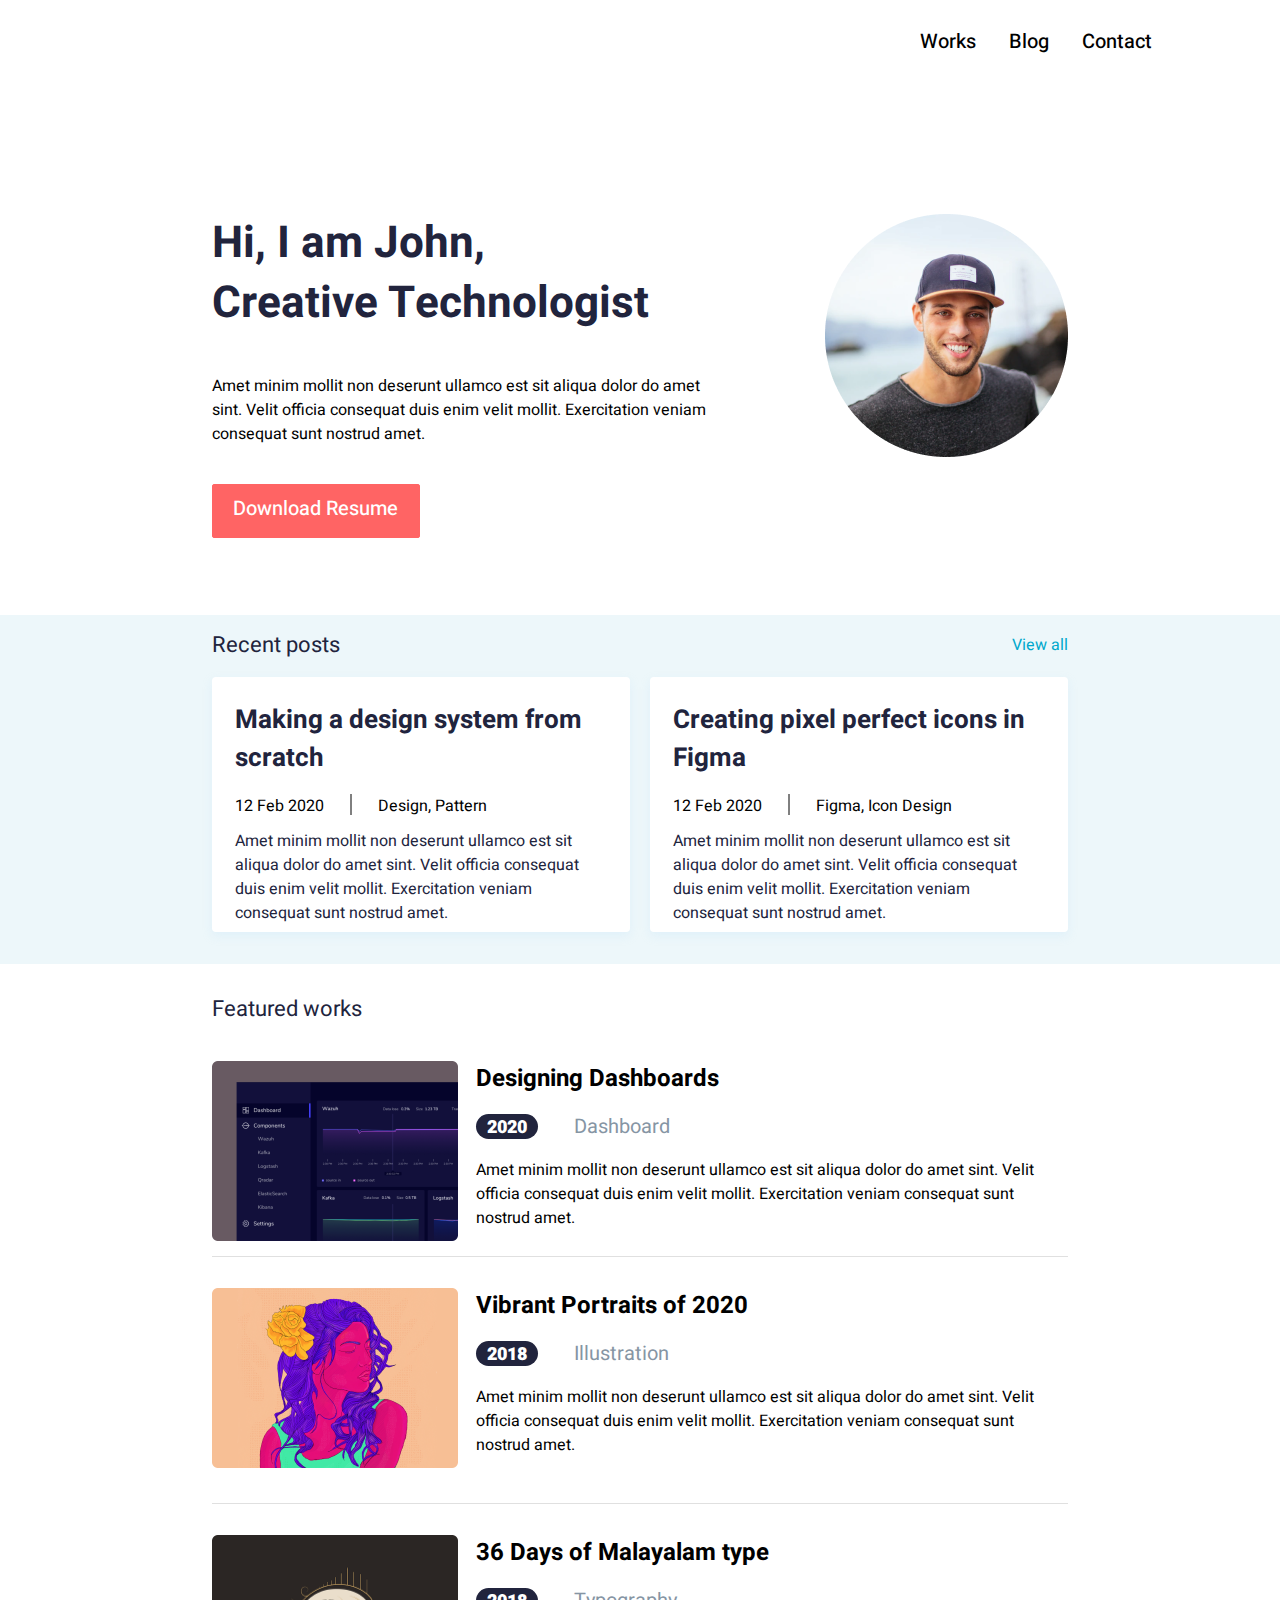
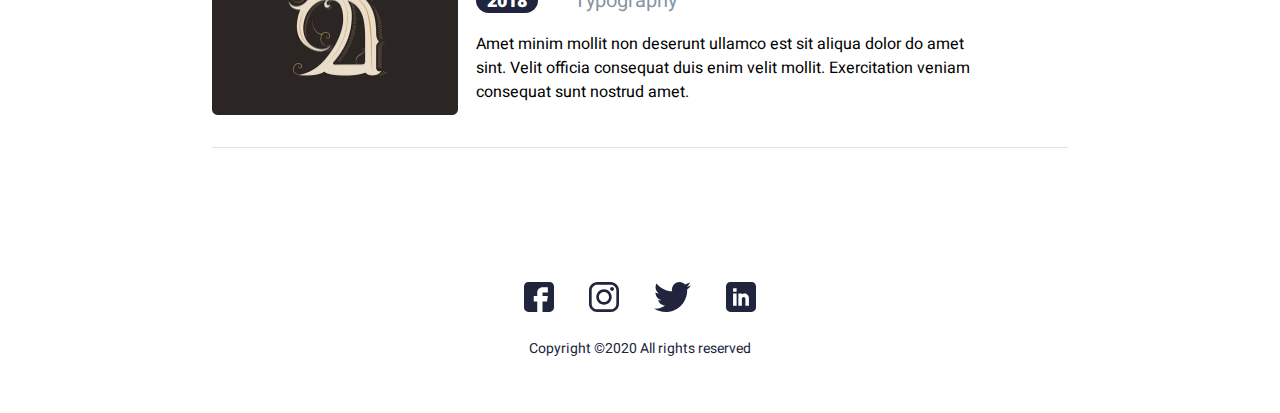
==== commit 72d1c6d3: "feat: add detail work page and media" ====
--- a/index.html
+++ b/index.html
@@ -12,7 +12,7 @@
             <header class="header">
                 <nav class="header__nav">
                     <ul>
-                        <li><a class="header__nav--link" href="#">Works</a></li>
+                        <li><a class="header__nav--link" href="./works.html">Works</a></li>
                         <li>
                             <a class="header__nav--link" href="./blog.html"
                                 >Blog</a
@@ -197,7 +197,6 @@
                                 </div>
                                 <p
                                     class="featured__work--desc--text"
-                                    id="featured_text"
                                 >
                                     Amet minim mollit non deserunt ullamco est
                                     sit aliqua dolor do amet <br />
@@ -224,8 +223,7 @@
                         <path
                             d="M25.6055 0H4.39453C1.97159 0 0 1.97159 0 4.39453V25.6055C0 28.0284 1.97159 30 4.39453 30H13.2422V19.3945H9.72656V14.1211H13.2422V10.5469C13.2422 7.63893 15.6077 5.27344 18.5156 5.27344H23.8477V10.5469H18.5156V14.1211H23.8477L22.9688 19.3945H18.5156V30H25.6055C28.0284 30 30 28.0284 30 25.6055V4.39453C30 1.97159 28.0284 0 25.6055 0Z"
                             fill="#21243D"
-                        /></svg
-                ></a>
+                        /></svg></a>
 
                 <a href="https://www.instagram.com" target="_blank"
                     ><svg
@@ -246,10 +244,8 @@
                         <path
                             d="M23.0545 5.01318C22.5417 5.01318 22.0379 5.2208 21.6757 5.58457C21.3118 5.94657 21.1025 6.45053 21.1025 6.96513C21.1025 7.47814 21.3119 7.98192 21.6757 8.34569C22.0377 8.70769 22.5417 8.91708 23.0545 8.91708C23.5691 8.91708 24.0713 8.70769 24.435 8.34569C24.7988 7.98192 25.0064 7.47796 25.0064 6.96513C25.0064 6.45053 24.7988 5.94657 24.435 5.58457C24.073 5.2208 23.5691 5.01318 23.0545 5.01318Z"
                             fill="#21243D"
-                        /></svg
-                ></a>
-                <a href="https://www.twitter.com" target="_blank"
-                    ><svg
+                        /></svg></a>
+                <a href="https://www.twitter.com" target="_blank"><svg
                         xmlns="http://www.w3.org/2000/svg"
                         width="37"
                         height="30"
@@ -259,8 +255,7 @@
                         <path
                             d="M36.9231 3.55154C35.55 4.15385 34.0869 4.55308 32.5615 4.74692C34.1308 3.81 35.3285 2.33769 35.8915 0.563077C34.4285 1.43538 32.8131 2.05154 31.0915 2.39538C29.7023 0.916154 27.7223 0 25.5623 0C21.3715 0 17.9977 3.40154 17.9977 7.57154C17.9977 8.17154 18.0485 8.74846 18.1731 9.29769C11.88 8.99077 6.31154 5.97462 2.57077 1.38C1.91769 2.51308 1.53462 3.81 1.53462 5.20615C1.53462 7.82769 2.88462 10.1515 4.89692 11.4969C3.68077 11.4738 2.48769 11.1208 1.47692 10.5646C1.47692 10.5877 1.47692 10.6177 1.47692 10.6477C1.47692 14.3262 4.10077 17.3815 7.54154 18.0854C6.92538 18.2538 6.25385 18.3346 5.55692 18.3346C5.07231 18.3346 4.58308 18.3069 4.12385 18.2054C5.10462 21.2031 7.88769 23.4069 11.1969 23.4785C8.62154 25.4931 5.35154 26.7069 1.81154 26.7069C1.19077 26.7069 0.595385 26.6792 0 26.6031C3.35308 28.7654 7.32692 30 11.6123 30C25.5415 30 33.1569 18.4615 33.1569 8.46C33.1569 8.12538 33.1454 7.80231 33.1292 7.48154C34.6315 6.41538 35.8938 5.08385 36.9231 3.55154Z"
                             fill="#21243D"
-                        /></svg
-                ></a>
+                        /></svg></a>
                 <a href="https://www.linkedin.com" target="_blank"
                     ><svg
                         xmlns="http://www.w3.org/2000/svg"
@@ -272,8 +267,7 @@
                         <path
                             d="M25.6055 0H4.39453C1.97159 0 0 1.97159 0 4.39453V25.6055C0 28.0284 1.97159 30 4.39453 30H25.6055C28.0284 30 30 28.0284 30 25.6055V4.39453C30 1.97159 28.0284 0 25.6055 0ZM10.6055 23.7891H7.08984V11.4844H10.6055V23.7891ZM10.6055 9.72656H7.08984V6.21094H10.6055V9.72656ZM22.9102 23.7891H19.3945V16.7578C19.3945 15.7887 18.6058 15 17.6367 15C16.6676 15 15.8789 15.7887 15.8789 16.7578V23.7891H12.3633V11.4844H15.8789V12.147C16.7999 11.8607 17.3982 11.4844 18.5156 11.4844C20.8999 11.4869 22.9102 13.6258 22.9102 16.1536V23.7891Z"
                             fill="#21243D"
-                        /></svg
-                ></a>
+                        /></svg></a>
             </div>
             <div class="copyright">
                 <p>Copyright &copy2020 All rights reserved</p>
--- a/style/style.css
+++ b/style/style.css
@@ -38,14 +38,13 @@
 html,
 body {
     height: 100%;
-    scroll-behavior:smooth;
+    scroll-behavior: smooth;
 }
 
 body {
     font-family: "Heebo", sans-serif;
     width: 100%;
     /* height: 2000px; */
-    
 }
 
 .wrapper {
@@ -74,14 +73,12 @@
 .header__nav--link:hover {
     color: var(--primary-color);
     transition: 0.3s ease;
-    transform: translateY(-2px)
-    
-}
-
-.header__nav--link:active{
+    transform: translateY(-2px);
+}
+
+.header__nav--link:active {
     color: var(--white-color);
     transition: 0.1s ease;
-   
 }
 
 /* end of header */
@@ -240,6 +237,11 @@
     margin-top: 31px;
     padding-bottom: 32px;
 }
+/* code below is for works page */
+.featured__work:nth-of-type(4) {
+    margin-top: 31px;
+    padding-bottom: 32px;
+}
 
 .featured__work--img {
     width: 246px;
@@ -255,6 +257,7 @@
     display: flex;
     align-items: center;
     gap: 36px;
+    margin-top: 16px;
 }
 
 .featured__work--date--year {
@@ -278,10 +281,6 @@
     margin-top: 17px;
 }
 
-#featured_text {
-    margin-top: 45px;
-}
-
 /* End of main */
 
 /* Footer */
@@ -312,6 +311,10 @@
 .blog__title {
     margin-top: 63px;
     margin-bottom: 55px;
+    font-size: 44px;
+    font-style: normal;
+    font-weight: 700;
+    line-height: 60px;
 }
 
 .blog__posts {
@@ -358,3 +361,80 @@
 #blog-post-last {
     margin-bottom: 53px;
 }
+
+#blog-title {
+    color: var(--primary-color);
+}
+
+#works-title {
+    color: var(--primary-color);
+}
+
+/* WORK Page styles */
+
+.work__title {
+    margin-top: 63px;
+    font-size: 44px;
+    font-weight: 900;
+    line-height: 60px;
+    margin-bottom: 25px;
+}
+
+.featured__work--link {
+    margin-top: 43px;
+}
+
+/* Detail work page */
+
+.work__detail--title {
+    margin-top: 63px;
+    font-size: 34px;
+    font-weight: 700;
+    line-height: 60px;
+    margin-bottom: 25px;
+}
+
+.detail__date {
+    display: flex;
+    gap: 17px;
+}
+
+.detail__date--year {
+    background-color: var(--primary-color);
+}
+
+.detail__date--title {
+    font-size: 20px;
+    font-style: normal;
+    font-weight: 400;
+    color: var(--dark-color);
+}
+
+.detail__content > p {
+    font-size: 16px;
+    font-weight: 400;
+    margin-top: 23px;
+    max-width: 681px;
+}
+
+.detail__content > img {
+    margin-top: 46px;
+}
+
+.detail__sample{
+    margin-top: 54px;
+}
+
+.detail__sample--1 {
+    color: var(--dark-color);
+    font-size: 30px;
+    font-weight: 500;
+    line-height: 60px;
+}
+
+.detail__sample--2 {
+    color: var(--dark-color);
+    font-size: 24px;
+    font-weight: 500;
+    line-height: 60px;
+}
--- a/style/media.css
+++ b/style/media.css
@@ -37,6 +37,11 @@
 }
 
 /* Avatar photo media */
+@media (max-width: 940px) {
+    .main {
+        margin-top: 83px;
+    }
+}
 
 @media (max-width: 940px) {
     .main__intro {
@@ -47,8 +52,8 @@
     }
 }
 
-@media(max-width: 940px){
-    .main__intro--btn{
+@media (max-width: 940px) {
+    .main__intro--btn {
         margin-bottom: 59px;
     }
 }
@@ -133,16 +138,43 @@
 
 @media (max-width: 940px) {
     .featured__work--img {
+        width: 50vw;
+        height: 100%;
+    }
+}
+
+@media (max-width: 600px) {
+    .featured__work--img {
+        width: 70vw;
+        height: 100%;
+    }
+}
+
+@media (max-width: 400px) {
+    .featured__work--img {
         width: 90vw;
         height: 100%;
-        display: flex;
-        justify-content: center;
     }
 }
 
 @media (max-width: 940px) {
     .featured__work--desc {
-        max-width: 344px;
+        width: 50vw;
+        height: 100%;
+    }
+}
+
+@media (max-width: 600px) {
+    .featured__work--desc {
+        width: 70vw;
+        height: 100%;
+    }
+}
+
+@media (max-width: 400px) {
+    .featured__work--desc {
+        width: 90vw;
+        height: 100%;
     }
 }
 
@@ -158,8 +190,79 @@
     }
 }
 
-/* @media (max-width: 500px) {
-    body {
-        max-width: 375px;
-    }
-} */
+/* Blog page media */
+
+@media (max-width: 703px) {
+    .blog__title {
+        max-width: 339px;
+        margin: 0 auto 18px auto;
+        font-size: 30px;
+    }
+}
+
+@media (max-width: 703px) {
+    .blog__posts--title {
+        font-size: 26px;
+        margin-top: 18px;
+    }
+}
+
+@media (max-width: 703px) {
+    .blog__posts {
+        max-width: 339px;
+        margin: 0 auto;
+    }
+}
+
+@media (max-width: 703px) {
+    .blog__posts--text {
+        max-width: 339px;
+    }
+}
+
+/* WORK Page media */
+
+@media (max-width: 940px) {
+    .work__title {
+        max-width: 344px;
+        font-size: 30px;
+        font-style: normal;
+        font-weight: 700;
+        line-height: 60px;
+        text-align: left;
+        margin: 0 auto;
+       
+    }
+}
+
+/* Work detail Page media */
+
+@media(max-width:724px){
+    .work__detail{
+     max-width: 90vw;
+    }
+ }
+
+@media(max-width:724px){
+    .work__detail--title{
+        font-size: 29px;
+        line-height: 40px;
+        width: 100%;
+        max-width: 99vw;
+    }
+}
+
+@media(max-width:724px){
+    .detail__date>p{
+        font-size: 18px;
+    }
+ }
+
+ @media(max-width:724px){
+    .detail__content>img{
+        max-width: 90vw;
+    }
+ }
+
+
+
